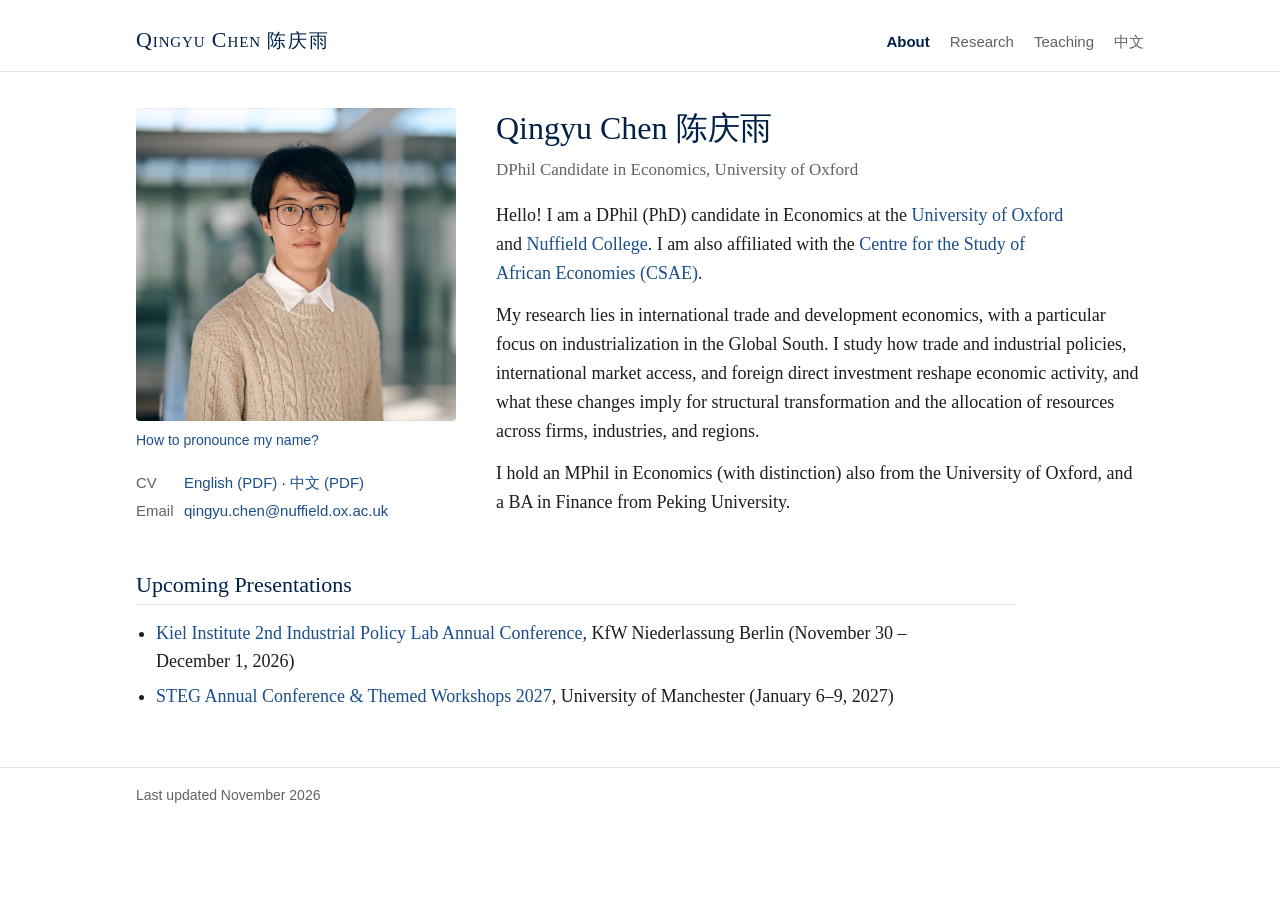
==== index.html @ 9505c436 "Move CV and email under the photo On wide screens the left column holds the photo, the pronunciation" ====
<!doctype html>
<html lang="en">
<head>
<meta charset="utf-8">
<meta name="viewport" content="width=device-width, initial-scale=1">
<title>Qingyu Chen</title>
<meta name="description" content="Qingyu Chen, DPhil candidate in Economics at the University of Oxford and Nuffield College. International trade and development economics.">
<link rel="stylesheet" href="style.css">
</head>
<body>

<header class="site">
  <div class="wrap">
    <a class="brand" href="index.html">Qingyu Chen<span class="cjk" lang="zh-CN">陈庆雨</span></a>
    <nav>
      <a href="index.html" aria-current="page">About</a>
      <a href="research.html">Research</a>
      <a href="teaching.html">Teaching</a>
      <a href="zh.html" lang="zh-CN">中文</a>
    </nav>
  </div>
</header>

<main class="wrap">
  <div class="intro">
    <div class="photo">
      <img src="images/qingyu-chen.jpg" alt="Photo of Qingyu Chen" width="600" height="587">
      <a class="small" href="name.html">How to pronounce my name?</a>
      <ul class="contact">
        <li><span class="label">CV</span><a href="cv.pdf">English (PDF)</a> &middot; <a href="cv-zh.pdf" lang="zh-CN">中文&nbsp;(PDF)</a></li>
        <li><span class="label">Email</span><a href="mailto:qingyu.chen@nuffield.ox.ac.uk">qingyu.chen@nuffield.ox.ac.uk</a></li>
      </ul>
    </div>
    <div class="text">
      <h1>Qingyu Chen <span lang="zh-CN">陈庆雨</span></h1>
      <p class="subtitle">DPhil Candidate in Economics, University of&nbsp;Oxford</p>

      <p>Hello! I am a DPhil (PhD) candidate in Economics at the
        <a href="https://www.economics.ox.ac.uk/home">University of Oxford</a> and
        <a href="https://www.nuffield.ox.ac.uk/">Nuffield College</a>. I am also affiliated
        with the <a href="https://www.csae.ox.ac.uk/">Centre for the Study of African Economies&nbsp;(CSAE)</a>.</p>

      <p>My research lies in international trade and development economics, with a
        particular focus on industrialization in the Global South. I study how trade and
        industrial policies, international market access, and foreign direct investment
        reshape economic activity, and what these changes imply for structural
        transformation and the allocation of resources across firms, industries, and&nbsp;regions.</p>

      <p>I hold an MPhil in Economics (with distinction) also from the University of
        Oxford, and a BA in Finance from Peking&nbsp;University.</p>
    </div>
  </div>

  <h2>Upcoming Presentations</h2>
  <ul class="plain">
    <li><a href="https://www.kielinstitut.de/events/conferences/2-industrial-policy-lab-annual-conference/">Kiel Institute 2nd Industrial Policy Lab Annual Conference</a>,
      KfW Niederlassung Berlin (November 30 &ndash; December 1,&nbsp;2026)</li>
    <li><a href="https://cepr.org/events/steg-annual-conference-theme-workshops-2027">STEG Annual Conference &amp; Themed Workshops 2027</a>,
      University of Manchester (January 6&ndash;9,&nbsp;2027)</li>
  </ul>
</main>

<footer class="site">
  <div class="wrap">Last updated November 2026</div>
</footer>

</body>
</html>
---- style.css ----
/* qingyu-chen.com — one stylesheet, system fonts only.
   Nothing is loaded from third-party servers, so the site behaves the same
   inside mainland China as anywhere else. */

:root {
  --ink: #1d1d1f;
  --muted: #5f6368;
  --rule: #e3e3e3;
  --accent: #002147;          /* Oxford blue, as in the CV */
  --link: #1a4f8b;
  --bg: #ffffff;
  --serif: "Palatino Linotype", Palatino, "Book Antiqua", "URW Palladio L",
           Georgia, "Songti SC", "Noto Serif CJK SC", "SimSun", serif;
  --sans: -apple-system, BlinkMacSystemFont, "Segoe UI", "Helvetica Neue", Arial,
          "PingFang SC", "Hiragino Sans GB", "Microsoft YaHei", "Noto Sans CJK SC",
          sans-serif;
}

* { box-sizing: border-box; }

html { -webkit-text-size-adjust: 100%; }

body {
  margin: 0;
  background: var(--bg);
  color: var(--ink);
  font-family: var(--serif);
  font-size: 18px;
  line-height: 1.6;
}

/* Chinese page reads better in a sans face on screen */
body.zh { font-family: var(--sans); font-size: 17px; line-height: 1.8; }

a { color: var(--link); text-decoration: none; }
a:hover { text-decoration: underline; }

/* Header, footer and the photo + intro block use the full 1040px; everything
   else in <main> stops at 880px so long lines (abstracts) stay readable. */
.wrap { max-width: 1040px; margin: 0 auto; padding: 0 16px; }
main.wrap > :not(.intro) { max-width: 880px; }

/* ---- header / nav ---------------------------------------------------- */
header.site {
  border-bottom: 1px solid var(--rule);
  margin-bottom: 36px;
}
header.site .wrap {
  display: flex;
  flex-wrap: wrap;
  align-items: baseline;
  justify-content: space-between;
  gap: 8px 24px;
  padding-top: 22px;
  padding-bottom: 14px;
}
.brand {
  font-size: 22px;
  color: var(--accent);
  font-variant: small-caps;
  letter-spacing: 0.04em;
}
.brand:hover { text-decoration: none; }
.brand .cjk { font-variant: normal; letter-spacing: 0.1em; margin-left: 6px; font-size: 19px; }

nav { display: flex; flex-wrap: wrap; gap: 4px 20px; font-family: var(--sans); font-size: 15px; }
nav a { color: var(--muted); }
nav a[aria-current="page"] { color: var(--accent); font-weight: 600; }

/* ---- type ------------------------------------------------------------ */
h1, h2, h3 { color: var(--accent); font-weight: normal; line-height: 1.3; }
h1 { font-size: 32px; margin: 0 0 6px; }
h2 {
  font-size: 22px;
  margin: 40px 0 14px;
  padding-bottom: 4px;
  border-bottom: 1px solid var(--rule);
}
h3 { font-size: 18px; margin: 0; color: var(--ink); }
p { margin: 0 0 14px; }

/* No single word / single character left alone on the last line.
   text-wrap: pretty covers current Chrome, Edge and Safari; the HTML also
   ties the last two words (or last two CJK characters) together, which
   covers every other browser. */
p, li, blockquote, .meta, .extra, .title, .row span { text-wrap: pretty; }
h1, h2, h3 { text-wrap: balance; }
.nw { white-space: nowrap; }
.muted { color: var(--muted); }
.small { font-size: 15px; }

/* ---- home: photo + intro -------------------------------------------- */
.intro { display: flex; gap: 40px; align-items: flex-start; }
.photo { width: 320px; flex-shrink: 0; }
.photo img { display: block; width: 100%; height: auto; border-radius: 4px; }
.photo a { display: inline-block; margin-top: 8px; font-family: var(--sans); font-size: 14px; }
.photo .contact { margin: 16px 0 0; font-family: var(--sans); font-size: 15px; line-height: 1.7; }
.photo .contact .label { min-width: 48px; }
.photo .contact a { display: inline; margin: 0; font-size: inherit; }
.intro .text { flex: 1; min-width: 0; }
.subtitle { color: var(--muted); margin: 0 0 18px; font-size: 17px; }

.contact { list-style: none; padding: 0; margin: 18px 0 0; font-size: 17px; }
.contact li { margin: 2px 0; }
.contact .label { color: var(--muted); display: inline-block; min-width: 72px; }

ul.plain { padding-left: 20px; margin: 0; }
ul.plain li { margin: 6px 0; }

/* ---- research entries ------------------------------------------------ */
.paper { margin: 0 0 26px; }
.paper .title { font-size: 19px; }
.paper .title a { color: var(--ink); }
.paper .title a:hover { color: var(--link); }
.paper .meta { color: var(--muted); font-size: 17px; margin-top: 2px; }
.paper .tag {
  display: inline-block;
  font-family: var(--sans);
  font-size: 12px;
  letter-spacing: 0.04em;
  text-transform: uppercase;
  color: #fff;
  background: var(--accent);
  border-radius: 3px;
  padding: 1px 7px;
  margin-left: 6px;
  vertical-align: 2px;
}
.paper .links { font-family: var(--sans); font-size: 14px; margin-top: 4px; }
.paper .links a { margin-right: 14px; }
.paper .status { font-style: italic; color: var(--muted); }

details { margin-top: 6px; }
details summary {
  cursor: pointer;
  font-family: var(--sans);
  font-size: 14px;
  color: var(--link);
  list-style: none;
}
details summary::-webkit-details-marker { display: none; }
details summary::before { content: "+ "; }
details[open] summary::before { content: "\2212 "; }
details .abstract {
  margin: 8px 0 0;
  padding-left: 14px;
  border-left: 2px solid var(--rule);
  font-size: 17px;
  text-align: justify;
  hyphens: auto;
}
.extra { font-size: 16px; color: var(--muted); margin-top: 6px; }
.extra b { font-weight: 600; color: var(--ink); font-family: var(--sans); font-size: 13px; }

.legend { font-size: 16px; color: var(--muted); }

/* ---- teaching -------------------------------------------------------- */
.row { display: flex; justify-content: space-between; gap: 16px; margin: 4px 0; }
.row .when { color: var(--muted); white-space: nowrap; }
blockquote {
  margin: 0 0 14px;
  padding: 2px 0 2px 16px;
  border-left: 3px solid var(--rule);
  color: #333;
  font-style: italic;
}

/* ---- footer ---------------------------------------------------------- */
footer.site {
  margin-top: 56px;
  border-top: 1px solid var(--rule);
  padding: 16px 0 32px;
  font-size: 14px;
  color: var(--muted);
  font-family: var(--sans);
}

/* ---- phones ---------------------------------------------------------- */
@media (max-width: 640px) {
  body { font-size: 16px; }
  header.site { margin-bottom: 24px; }
  .intro { flex-direction: column; gap: 18px; }
  /* phones: photo, pronunciation link, bio, then CV / email */
  .intro { gap: 0; }
  .photo { display: contents; }
  .photo img { width: 200px; order: 1; }
  .photo > a { order: 2; }
  .intro .text { order: 3; margin-top: 18px; }
  .photo .contact { order: 4; margin-top: 0; font-size: 16px; }
  h1 { font-size: 26px; }
  h2 { font-size: 20px; margin-top: 32px; }
  .row { flex-direction: column; gap: 0; }
  details .abstract { text-align: left; }
}
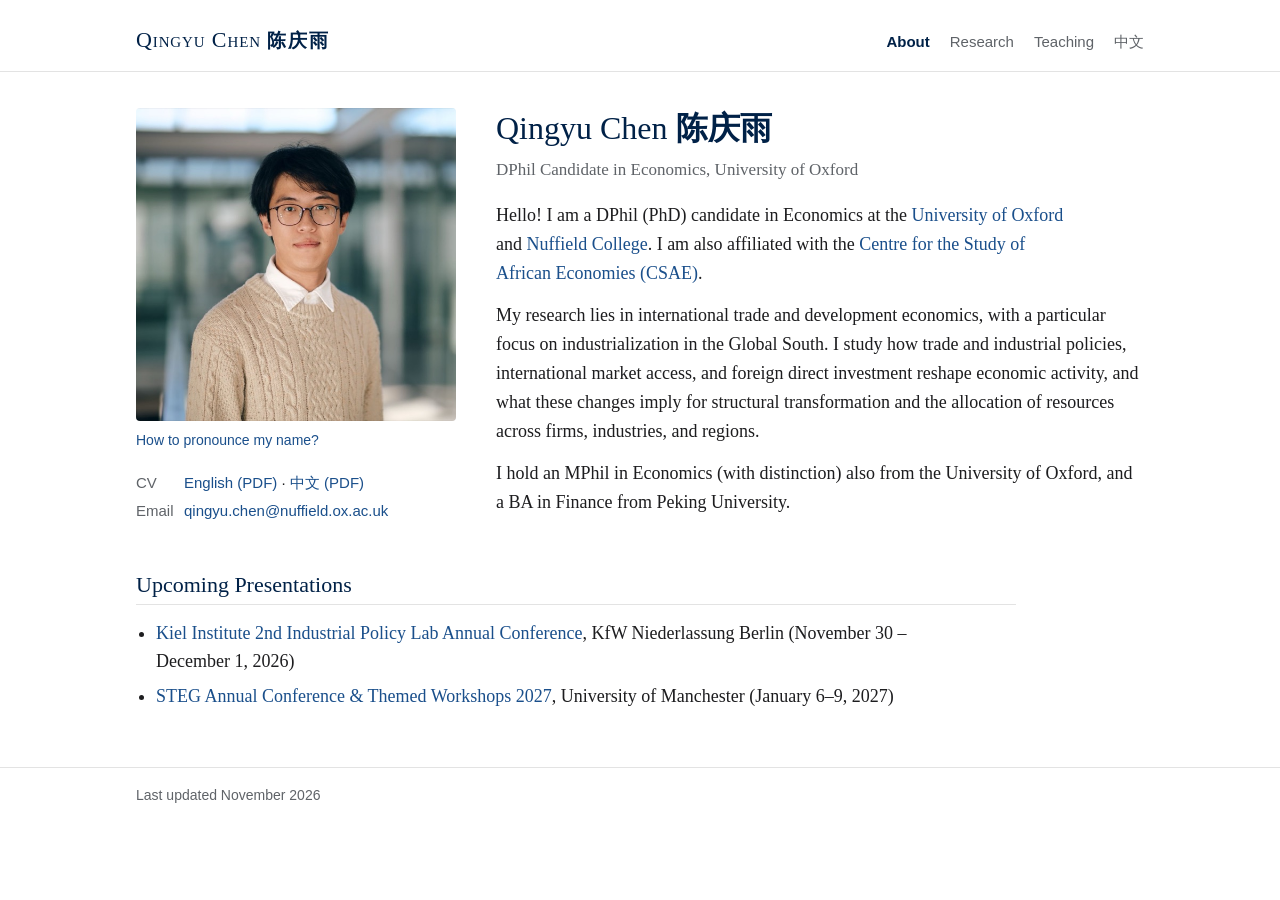
==== commit 6db8dade: "Research page polish, Kai name, simpler Chinese nav - Paper titles are bold and no longer links; eac" ====
--- a/index.html
+++ b/index.html
@@ -11,7 +11,7 @@
 
 <header class="site">
   <div class="wrap">
-    <a class="brand" href="index.html">Qingyu Chen<span class="cjk" lang="zh-CN">陈庆雨</span></a>
+    <a class="brand" href="index.html">Qingyu Chen<span class="cjk kai" lang="zh-CN">陈庆雨</span></a>
     <nav>
       <a href="index.html" aria-current="page">About</a>
       <a href="research.html">Research</a>
@@ -32,7 +32,7 @@
       </ul>
     </div>
     <div class="text">
-      <h1>Qingyu Chen <span lang="zh-CN">陈庆雨</span></h1>
+      <h1>Qingyu Chen <span class="kai" lang="zh-CN">陈庆雨</span></h1>
       <p class="subtitle">DPhil Candidate in Economics, University of&nbsp;Oxford</p>
 
       <p>Hello! I am a DPhil (PhD) candidate in Economics at the
--- a/style.css
+++ b/style.css
@@ -86,6 +86,10 @@
 p, li, blockquote, .meta, .extra, .title, .row span { text-wrap: pretty; }
 h1, h2, h3 { text-wrap: balance; }
 .nw { white-space: nowrap; }
+
+/* The Chinese name is set in Kai (楷体), as on the old Google Site. These are
+   system fonts (macOS, Windows, Taiwan), so nothing is downloaded. */
+.kai { font-family: "Kaiti SC", STKaiti, KaiTi, "楷体", BiauKai, "DFKai-SB", Kai, serif; font-weight: 700; }
 .muted { color: var(--muted); }
 .small { font-size: 15px; }
 
@@ -108,8 +112,8 @@
 ul.plain li { margin: 6px 0; }
 
 /* ---- research entries ------------------------------------------------ */
-.paper { margin: 0 0 26px; }
-.paper .title { font-size: 19px; }
+.paper { margin: 0 0 30px; }
+.paper .title { font-size: 20px; font-weight: 600; line-height: 1.35; }
 .paper .title a { color: var(--ink); }
 .paper .title a:hover { color: var(--link); }
 .paper .meta { color: var(--muted); font-size: 17px; margin-top: 2px; }
@@ -142,7 +146,7 @@
 details summary::before { content: "+ "; }
 details[open] summary::before { content: "\2212 "; }
 details .abstract {
-  margin: 8px 0 0;
+  margin: 8px 0 18px;
   padding-left: 14px;
   border-left: 2px solid var(--rule);
   font-size: 17px;
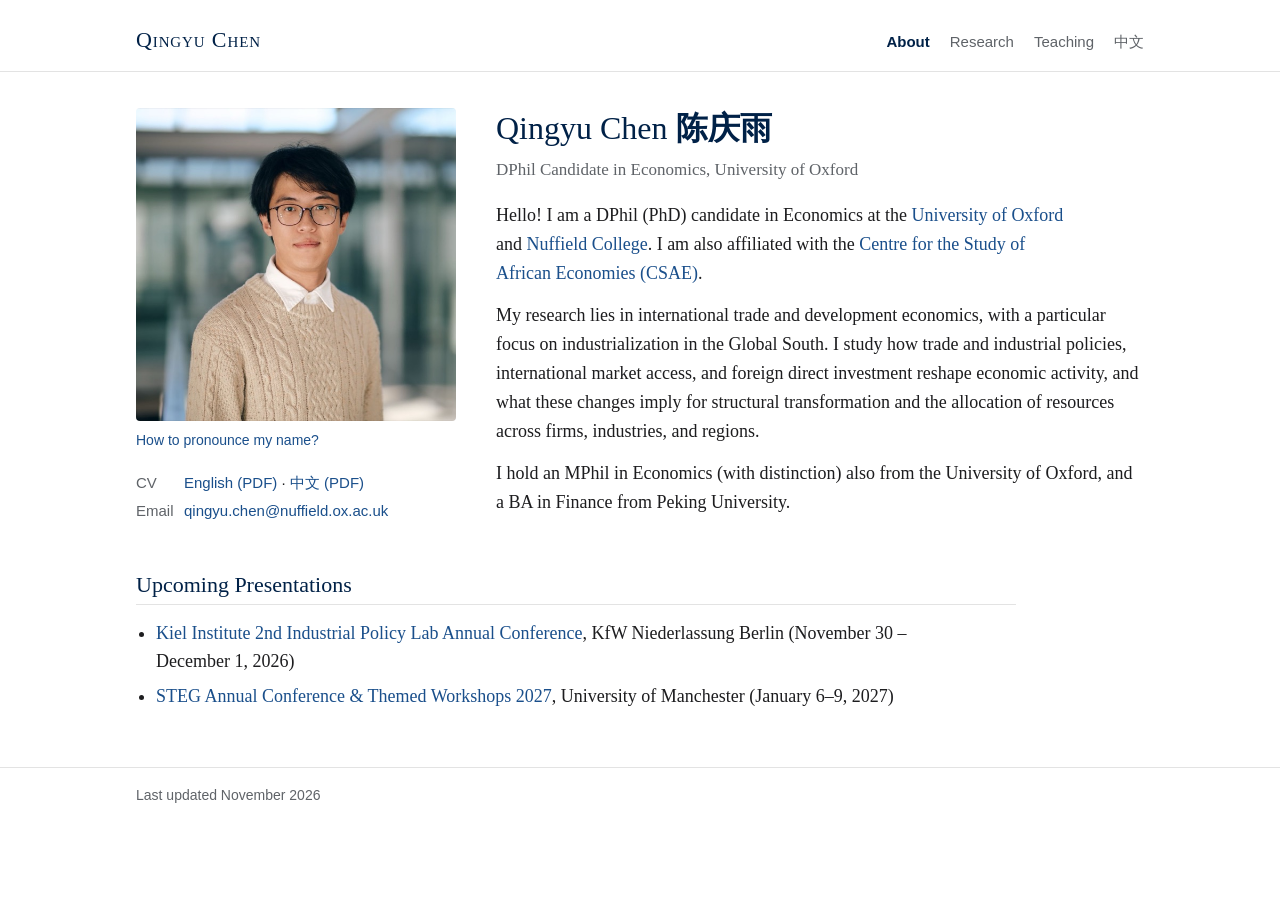
==== commit 4b8cde7b: "English pages: header shows the English name only The Chinese name stays in the homepage heading.  C" ====
--- a/index.html
+++ b/index.html
@@ -11,7 +11,7 @@
 
 <header class="site">
   <div class="wrap">
-    <a class="brand" href="index.html">Qingyu Chen<span class="cjk kai" lang="zh-CN">陈庆雨</span></a>
+    <a class="brand" href="index.html">Qingyu Chen</a>
     <nav>
       <a href="index.html" aria-current="page">About</a>
       <a href="research.html">Research</a>
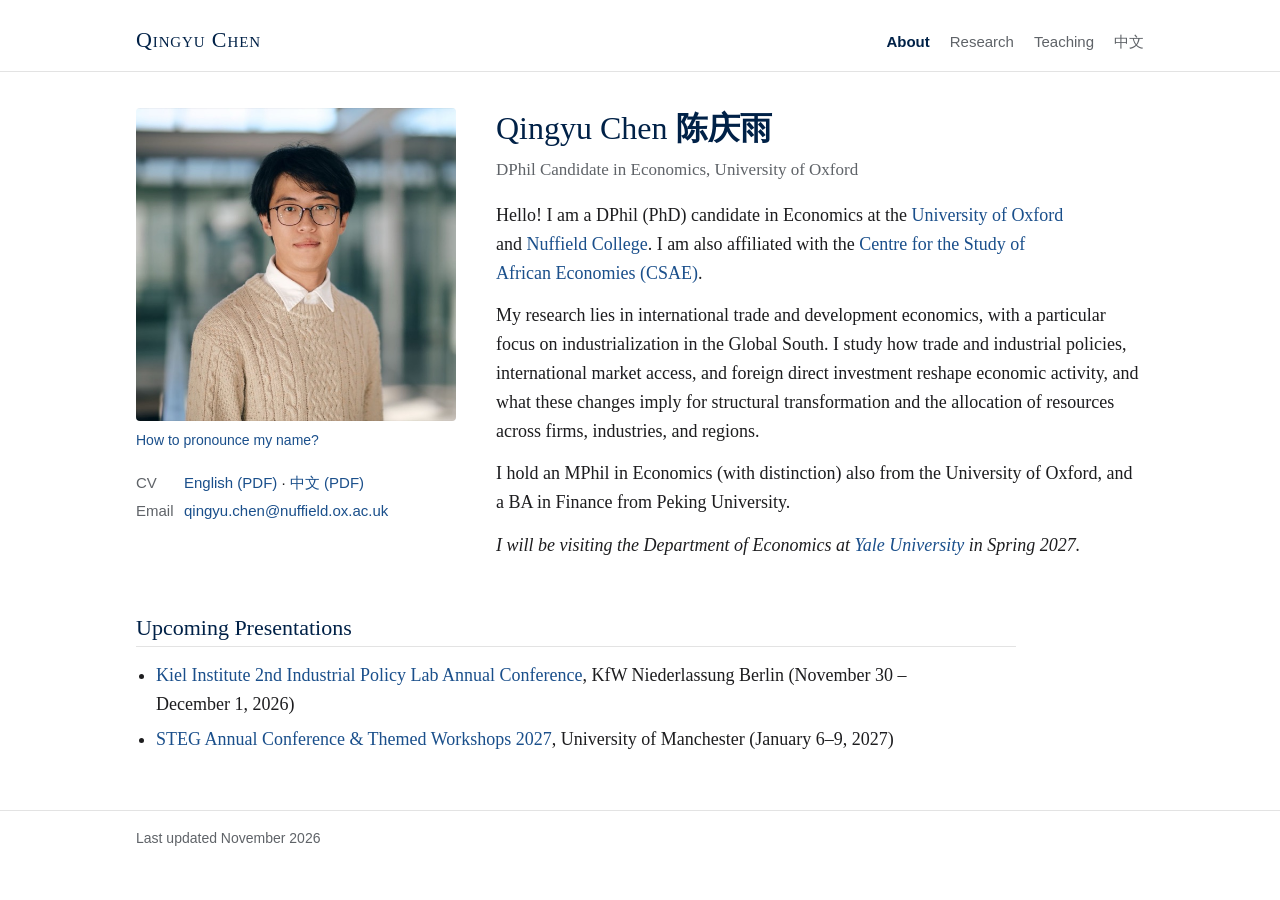
==== commit 200b4b11: "Homepage: announce the Spring 2027 visit to Yale Italic on the English page; the Chinese page sets i" ====
--- a/index.html
+++ b/index.html
@@ -48,6 +48,8 @@
 
       <p>I hold an MPhil in Economics (with distinction) also from the University of
         Oxford, and a BA in Finance from Peking&nbsp;University.</p>
+
+      <p class="news">I will be visiting the Department of Economics at <a href="https://economics.yale.edu/">Yale University</a> in Spring&nbsp;2027.</p>
     </div>
   </div>
 
--- a/style.css
+++ b/style.css
@@ -55,6 +55,7 @@
   padding-bottom: 14px;
 }
 .brand {
+  font-family: var(--serif);   /* same on the sans-serif Chinese page */
   font-size: 22px;
   color: var(--accent);
   font-variant: small-caps;
@@ -76,6 +77,7 @@
   padding-bottom: 4px;
   border-bottom: 1px solid var(--rule);
 }
+main > h2:first-child { margin-top: 0; }
 h3 { font-size: 18px; margin: 0; color: var(--ink); }
 p { margin: 0 0 14px; }
 
@@ -83,13 +85,18 @@
    text-wrap: pretty covers current Chrome, Edge and Safari; the HTML also
    ties the last two words (or last two CJK characters) together, which
    covers every other browser. */
-p, li, blockquote, .meta, .extra, .title, .row span { text-wrap: pretty; }
+p, li, blockquote, .meta, .extra, .title, .desc, .row span { text-wrap: pretty; }
 h1, h2, h3 { text-wrap: balance; }
 .nw { white-space: nowrap; }
 
 /* The Chinese name is set in Kai (楷体), as on the old Google Site. These are
    system fonts (macOS, Windows, Taiwan), so nothing is downloaded. */
 .kai { font-family: "Kaiti SC", STKaiti, KaiTi, "楷体", BiauKai, "DFKai-SB", Kai, serif; font-weight: 700; }
+
+/* Short announcements on the homepage. Chinese has no italics, so the
+   Chinese page uses Kai instead, as the CV does for emphasis. */
+.news { font-style: italic; }
+body.zh .news { font-style: normal; font-family: "Kaiti SC", STKaiti, KaiTi, "楷体", BiauKai, "DFKai-SB", Kai, serif; }
 .muted { color: var(--muted); }
 .small { font-size: 15px; }
 
@@ -130,6 +137,7 @@
   margin-left: 6px;
   vertical-align: 2px;
 }
+.paper .desc { margin-top: 4px; font-size: 17px; }
 .paper .links { font-family: var(--sans); font-size: 14px; margin-top: 4px; }
 .paper .links a { margin-right: 14px; }
 .paper .status { font-style: italic; color: var(--muted); }
@@ -157,6 +165,7 @@
 .extra b { font-weight: 600; color: var(--ink); font-family: var(--sans); font-size: 13px; }
 
 .legend { font-size: 16px; color: var(--muted); }
+.footnote { margin-top: 40px; font-size: 14px; font-family: var(--sans); }
 
 /* ---- teaching -------------------------------------------------------- */
 .row { display: flex; justify-content: space-between; gap: 16px; margin: 4px 0; }
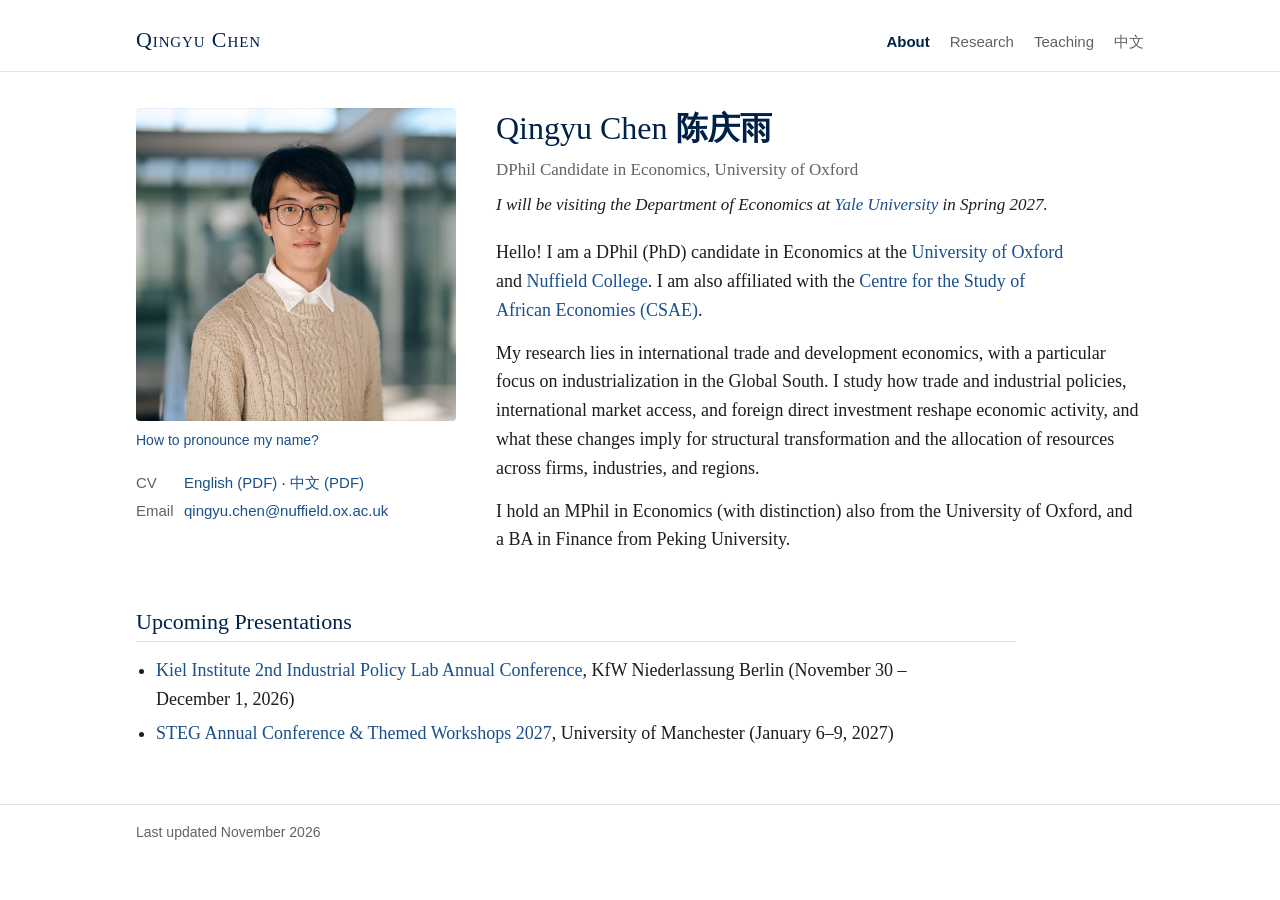
==== commit 7a350ec6: "Homepage: move the Yale visit line up under the subtitle Co-Authored-By: Claude Opus 5.5 <noreply@an" ====
--- a/index.html
+++ b/index.html
@@ -34,6 +34,7 @@
     <div class="text">
       <h1>Qingyu Chen <span class="kai" lang="zh-CN">陈庆雨</span></h1>
       <p class="subtitle">DPhil Candidate in Economics, University of&nbsp;Oxford</p>
+      <p class="news">I will be visiting the Department of Economics at <a href="https://economics.yale.edu/">Yale University</a> in Spring&nbsp;2027.</p>
 
       <p>Hello! I am a DPhil (PhD) candidate in Economics at the
         <a href="https://www.economics.ox.ac.uk/home">University of Oxford</a> and
@@ -49,7 +50,6 @@
       <p>I hold an MPhil in Economics (with distinction) also from the University of
         Oxford, and a BA in Finance from Peking&nbsp;University.</p>
 
-      <p class="news">I will be visiting the Department of Economics at <a href="https://economics.yale.edu/">Yale University</a> in Spring&nbsp;2027.</p>
     </div>
   </div>
 
--- a/style.css
+++ b/style.css
@@ -110,6 +110,7 @@
 .photo .contact a { display: inline; margin: 0; font-size: inherit; }
 .intro .text { flex: 1; min-width: 0; }
 .subtitle { color: var(--muted); margin: 0 0 18px; font-size: 17px; }
+.subtitle + .news { margin: -10px 0 20px; font-size: 17px; }   /* sits with the subtitle as one block */
 
 .contact { list-style: none; padding: 0; margin: 18px 0 0; font-size: 17px; }
 .contact li { margin: 2px 0; }
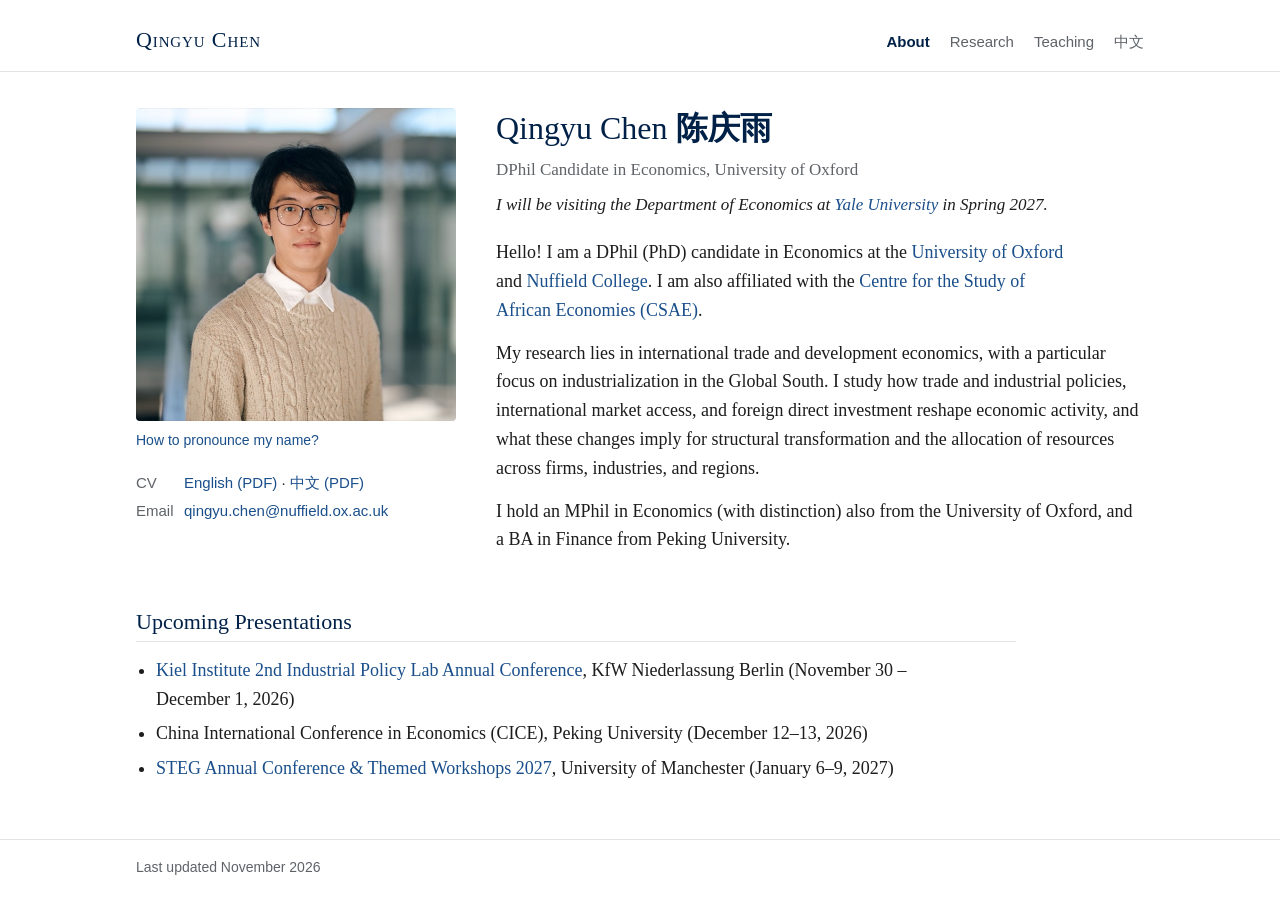
==== commit 32ded354: "Add CICE presentation; update CV PDFs Co-Authored-By: Claude Opus 5.5 <noreply@anthropic.com>" ====
--- a/index.html
+++ b/index.html
@@ -5,6 +5,22 @@
 <meta name="viewport" content="width=device-width, initial-scale=1">
 <title>Qingyu Chen</title>
 <meta name="description" content="Qingyu Chen, DPhil candidate in Economics at the University of Oxford and Nuffield College. International trade and development economics.">
+<link rel="canonical" href="https://qingyu-chen.com/">
+<link rel="icon" href="favicon.ico" sizes="any">
+<link rel="icon" type="image/png" sizes="32x32" href="favicon-32.png">
+<link rel="apple-touch-icon" href="apple-touch-icon.png">
+<meta name="theme-color" content="#002147">
+<meta property="og:type" content="website">
+<meta property="og:site_name" content="Qingyu Chen">
+<meta property="og:title" content="Qingyu Chen">
+<meta property="og:description" content="Qingyu Chen, DPhil candidate in Economics at the University of Oxford and Nuffield College. International trade and development economics.">
+<meta property="og:url" content="https://qingyu-chen.com/">
+<meta property="og:image" content="https://qingyu-chen.com/images/card.jpg">
+<meta property="og:image:width" content="1200">
+<meta property="og:image:height" content="630">
+<meta property="og:image:alt" content="Qingyu Chen (陈庆雨), DPhil Candidate in Economics, University of Oxford">
+<meta property="og:locale" content="en_GB">
+<meta name="twitter:card" content="summary_large_image">
 <link rel="stylesheet" href="style.css">
 </head>
 <body>
@@ -57,6 +73,8 @@
   <ul class="plain">
     <li><a href="https://www.kielinstitut.de/events/conferences/2-industrial-policy-lab-annual-conference/">Kiel Institute 2nd Industrial Policy Lab Annual Conference</a>,
       KfW Niederlassung Berlin (November 30 &ndash; December 1,&nbsp;2026)</li>
+    <li>China International Conference in Economics (CICE),
+      Peking University (December 12&ndash;13,&nbsp;2026)</li>
     <li><a href="https://cepr.org/events/steg-annual-conference-theme-workshops-2027">STEG Annual Conference &amp; Themed Workshops 2027</a>,
       University of Manchester (January 6&ndash;9,&nbsp;2027)</li>
   </ul>
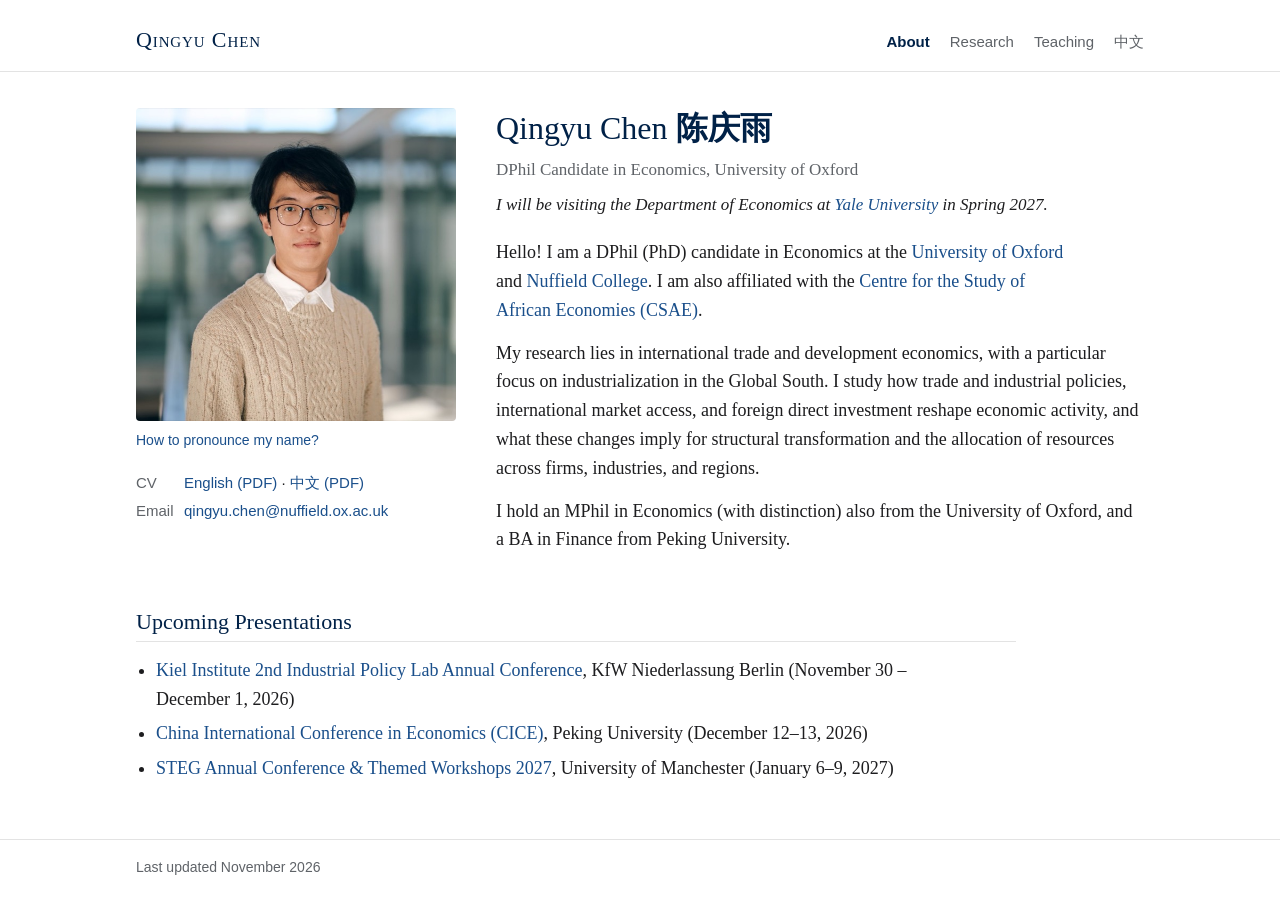
==== commit d963e23d: "Link CICE conference page Co-Authored-By: Claude Opus 5.5 <noreply@anthropic.com>" ====
--- a/index.html
+++ b/index.html
@@ -73,7 +73,7 @@
   <ul class="plain">
     <li><a href="https://www.kielinstitut.de/events/conferences/2-industrial-policy-lab-annual-conference/">Kiel Institute 2nd Industrial Policy Lab Annual Conference</a>,
       KfW Niederlassung Berlin (November 30 &ndash; December 1,&nbsp;2026)</li>
-    <li>China International Conference in Economics (CICE),
+    <li><a href="http://www.cicecon.org.cn/events/index.html">China International Conference in Economics (CICE)</a>,
       Peking University (December 12&ndash;13,&nbsp;2026)</li>
     <li><a href="https://cepr.org/events/steg-annual-conference-theme-workshops-2027">STEG Annual Conference &amp; Themed Workshops 2027</a>,
       University of Manchester (January 6&ndash;9,&nbsp;2027)</li>
